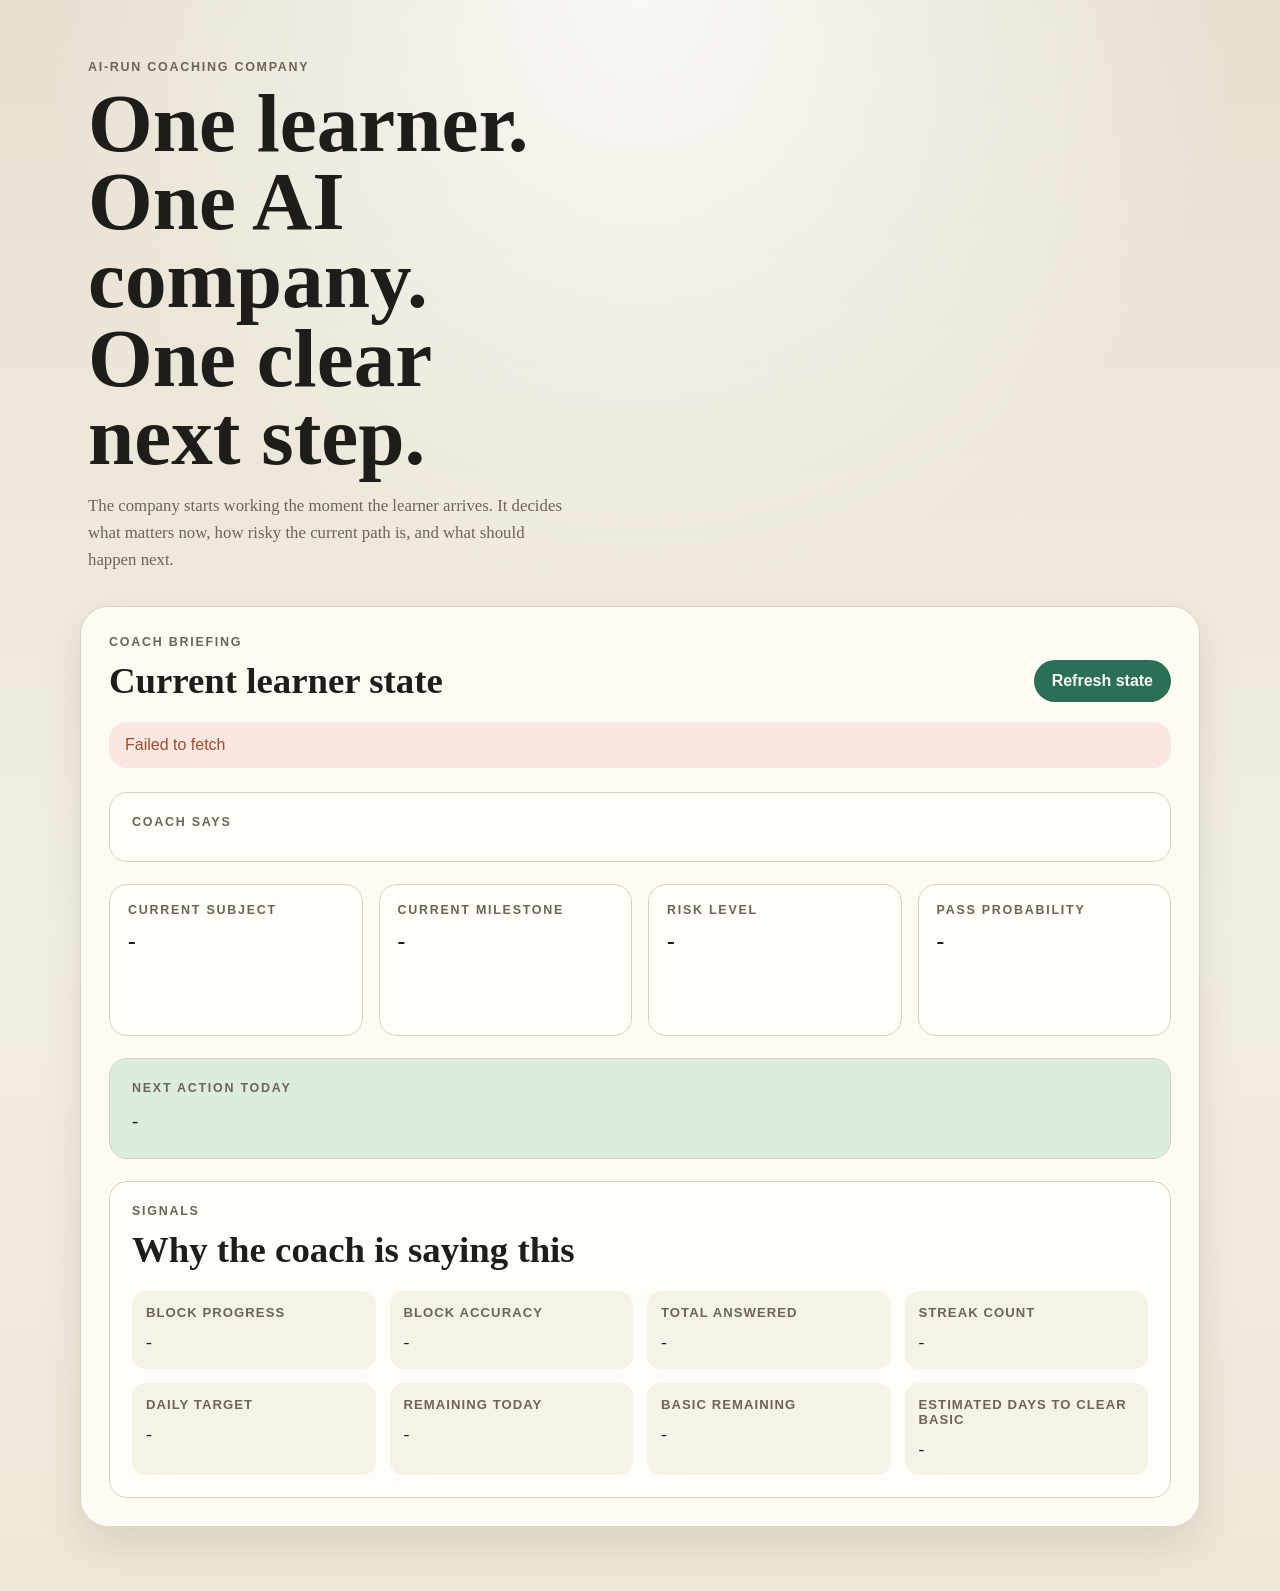
==== index.html @ 8f6bedf1 "Add initial coaching dashboard UI" ====
<!doctype html>
<html lang="en">
  <head>
    <meta charset="UTF-8" />
    <meta name="viewport" content="width=device-width, initial-scale=1.0" />
    <title>Coaching Company</title>
    <link rel="stylesheet" href="./styles.css" />
  </head>
  <body>
    <main class="page-shell">
      <section class="hero">
        <p class="eyebrow">AI-run coaching company</p>
        <h1>One learner. One AI company. One clear next step.</h1>
        <p class="hero-copy">
          The company starts working the moment the learner arrives. It decides what matters now, how risky the current
          path is, and what should happen next.
        </p>
      </section>

      <section class="coach-panel">
        <div class="coach-panel__header">
          <div>
            <p class="panel-label">Coach briefing</p>
            <h2>Current learner state</h2>
          </div>
          <button id="refreshButton" class="refresh-button" type="button">Refresh state</button>
        </div>

        <div id="statusMessage" class="status-message" role="status" aria-live="polite">
          Loading the learner state from `common-ai-api`...
        </div>

        <div id="stateView" class="state-view" hidden>
          <article class="coach-script">
            <p class="coach-script__label">Coach says</p>
            <div id="coachScript" class="coach-script__body"></div>
          </article>

          <div class="state-grid">
            <article class="state-card">
              <p class="state-card__label">Current subject</p>
              <h3 id="currentSubject">-</h3>
            </article>
            <article class="state-card">
              <p class="state-card__label">Current milestone</p>
              <h3 id="currentMilestone">-</h3>
            </article>
            <article class="state-card">
              <p class="state-card__label">Risk level</p>
              <h3 id="riskLevel">-</h3>
            </article>
            <article class="state-card">
              <p class="state-card__label">Pass probability</p>
              <h3 id="passProbability">-</h3>
            </article>
          </div>

          <article class="next-action">
            <p class="next-action__label">Next action today</p>
            <p id="nextActionToday" class="next-action__body">-</p>
          </article>

          <section class="signals">
            <div class="signals__header">
              <p class="panel-label">Signals</p>
              <h3>Why the coach is saying this</h3>
            </div>
            <dl class="signal-list">
              <div class="signal-list__item">
                <dt>Block progress</dt>
                <dd id="blockProgress">-</dd>
              </div>
              <div class="signal-list__item">
                <dt>Block accuracy</dt>
                <dd id="blockAccuracyRate">-</dd>
              </div>
              <div class="signal-list__item">
                <dt>Total answered</dt>
                <dd id="totalAnswered">-</dd>
              </div>
              <div class="signal-list__item">
                <dt>Streak count</dt>
                <dd id="streakCount">-</dd>
              </div>
              <div class="signal-list__item">
                <dt>Daily target</dt>
                <dd id="dailyTargetCorrect">-</dd>
              </div>
              <div class="signal-list__item">
                <dt>Remaining today</dt>
                <dd id="todayRemainingToTarget">-</dd>
              </div>
              <div class="signal-list__item">
                <dt>Basic remaining</dt>
                <dd id="basicRemainingQuestions">-</dd>
              </div>
              <div class="signal-list__item">
                <dt>Estimated days to clear basic</dt>
                <dd id="basicEtaDays">-</dd>
              </div>
            </dl>
          </section>
        </div>
      </section>
    </main>

    <script type="module" src="./app.js"></script>
  </body>
</html>
---- styles.css ----
:root {
  --bg: #f4efe4;
  --paper: #fffdf7;
  --ink: #1f1d1a;
  --muted: #6c6458;
  --line: #d9cfbf;
  --accent: #2b6f57;
  --accent-soft: #dcecdf;
  --warning: #a44c2a;
  --shadow: 0 18px 40px rgba(56, 46, 34, 0.12);
  --radius-lg: 28px;
  --radius-md: 18px;
}

* {
  box-sizing: border-box;
}

body {
  margin: 0;
  min-height: 100vh;
  background:
    radial-gradient(circle at top, rgba(255, 255, 255, 0.8), transparent 35%),
    linear-gradient(180deg, #e7e0d1 0%, var(--bg) 58%, #efe7d8 100%);
  color: var(--ink);
  font-family: Georgia, "Times New Roman", serif;
}

.page-shell {
  width: min(1120px, calc(100% - 32px));
  margin: 0 auto;
  padding: 48px 0 64px;
}

.hero {
  padding: 12px 8px 32px;
}

.eyebrow,
.panel-label,
.coach-script__label,
.state-card__label,
.next-action__label {
  margin: 0 0 10px;
  color: var(--muted);
  font-family: "Helvetica Neue", Arial, sans-serif;
  font-size: 0.78rem;
  font-weight: 700;
  letter-spacing: 0.14em;
  text-transform: uppercase;
}

.hero h1 {
  margin: 0;
  max-width: 11ch;
  font-size: clamp(2.8rem, 7vw, 5.2rem);
  line-height: 0.94;
  font-weight: 700;
}

.hero-copy {
  max-width: 58ch;
  margin: 18px 0 0;
  color: var(--muted);
  font-size: 1.05rem;
  line-height: 1.6;
}

.coach-panel {
  padding: 28px;
  background: rgba(255, 253, 247, 0.88);
  border: 1px solid rgba(217, 207, 191, 0.9);
  border-radius: var(--radius-lg);
  box-shadow: var(--shadow);
  backdrop-filter: blur(6px);
}

.coach-panel__header {
  display: flex;
  justify-content: space-between;
  gap: 16px;
  align-items: end;
}

.coach-panel__header h2,
.signals__header h3 {
  margin: 0;
  font-size: clamp(1.6rem, 3vw, 2.3rem);
}

.refresh-button {
  border: none;
  border-radius: 999px;
  background: var(--accent);
  color: #f7f8f4;
  font: inherit;
  font-family: "Helvetica Neue", Arial, sans-serif;
  font-weight: 700;
  padding: 12px 18px;
  cursor: pointer;
}

.refresh-button:hover {
  filter: brightness(1.05);
}

.status-message {
  margin-top: 20px;
  padding: 14px 16px;
  border-radius: var(--radius-md);
  background: #f7f1e4;
  color: var(--muted);
  font-family: "Helvetica Neue", Arial, sans-serif;
}

.status-message[data-state="error"] {
  background: #f8e8e1;
  color: var(--warning);
}

.state-view {
  margin-top: 24px;
  display: grid;
  gap: 22px;
}

.coach-script,
.next-action,
.signals,
.state-card {
  background: var(--paper);
  border: 1px solid var(--line);
  border-radius: var(--radius-md);
}

.coach-script {
  padding: 22px;
}

.coach-script__body {
  font-size: 1.2rem;
  line-height: 1.75;
}

.state-grid {
  display: grid;
  grid-template-columns: repeat(4, minmax(0, 1fr));
  gap: 16px;
}

.state-card {
  padding: 18px;
  min-height: 152px;
}

.state-card h3 {
  margin: 0;
  font-size: 1.45rem;
  line-height: 1.25;
}

.next-action {
  padding: 22px;
  background: var(--accent-soft);
}

.next-action__body {
  margin: 0;
  font-size: 1.16rem;
  line-height: 1.7;
}

.signals {
  padding: 22px;
}

.signal-list {
  display: grid;
  grid-template-columns: repeat(4, minmax(0, 1fr));
  gap: 14px;
  margin: 20px 0 0;
}

.signal-list__item {
  padding: 14px;
  border-radius: 14px;
  background: #f7f2e8;
}

.signal-list__item dt {
  color: var(--muted);
  font-family: "Helvetica Neue", Arial, sans-serif;
  font-size: 0.82rem;
  font-weight: 700;
  text-transform: uppercase;
  letter-spacing: 0.08em;
}

.signal-list__item dd {
  margin: 10px 0 0;
  font-size: 1.1rem;
  line-height: 1.4;
}

@media (max-width: 960px) {
  .state-grid,
  .signal-list {
    grid-template-columns: repeat(2, minmax(0, 1fr));
  }
}

@media (max-width: 640px) {
  .page-shell {
    width: min(100% - 20px, 100%);
    padding-top: 24px;
  }

  .coach-panel {
    padding: 20px;
  }

  .coach-panel__header {
    align-items: start;
    flex-direction: column;
  }

  .state-grid,
  .signal-list {
    grid-template-columns: 1fr;
  }
}
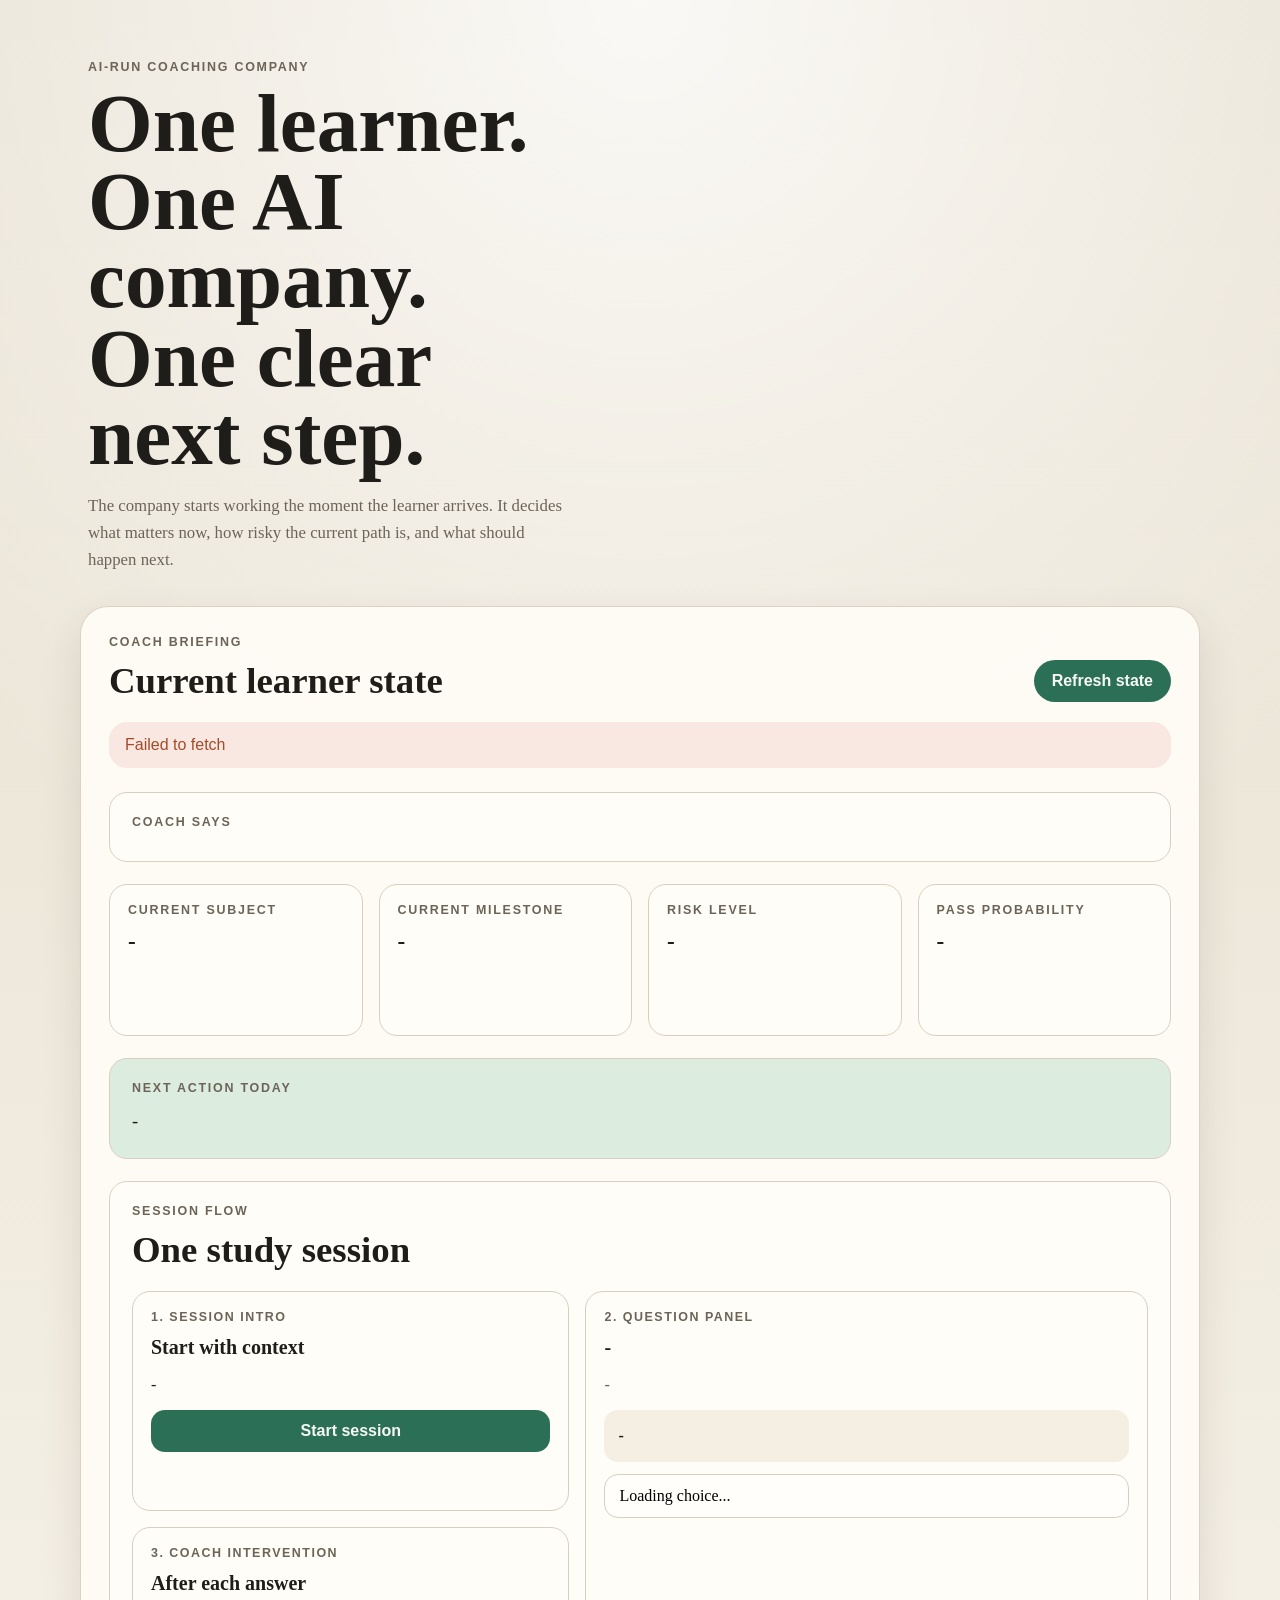
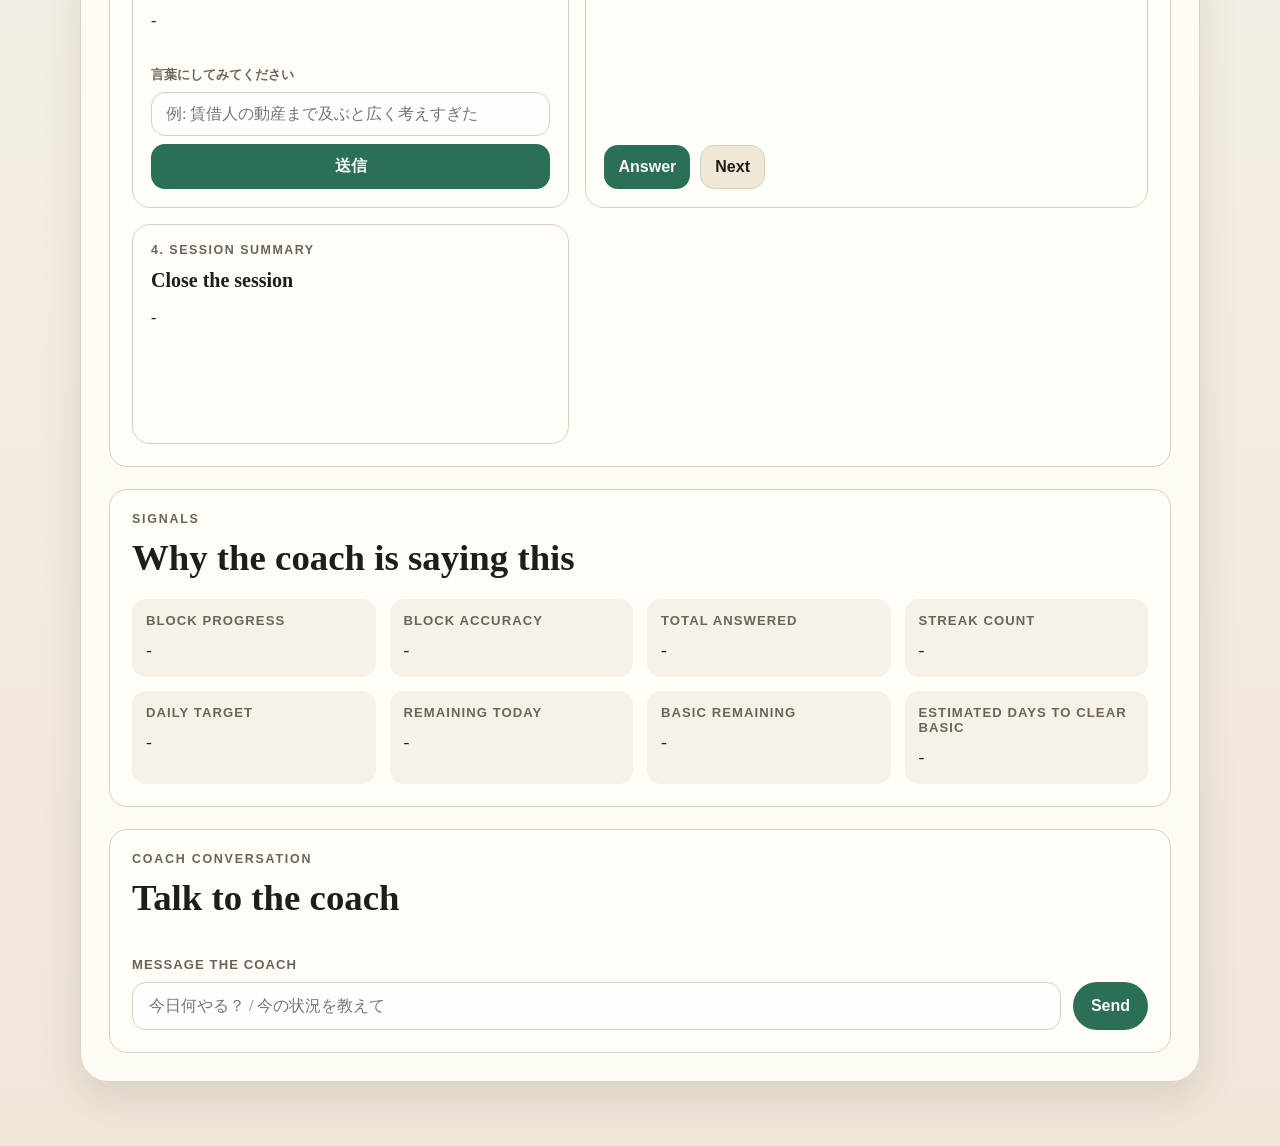
==== commit 6388f84e: "Add company question flow and intervention UX" ====
--- a/index.html
+++ b/index.html
@@ -60,6 +60,67 @@
             <p id="nextActionToday" class="next-action__body">-</p>
           </article>
 
+          <section class="session-flow">
+            <div class="signals__header">
+              <p class="panel-label">Session flow</p>
+              <h3>One study session</h3>
+            </div>
+
+            <div class="session-grid">
+              <article class="session-card">
+                <p class="session-card__label">1. Session intro</p>
+                <h4>Start with context</h4>
+                <p id="sessionIntro" class="session-card__body">-</p>
+                <button class="session-button" type="button">Start session</button>
+              </article>
+
+              <article class="session-card session-card--question">
+                <p class="session-card__label">2. Question panel</p>
+                <h4 id="questionTopic">-</h4>
+                <p id="questionIntro" class="question-intro">-</p>
+                <p id="questionStem" class="question-stem">-</p>
+                <div id="choiceList" class="choice-list" role="group" aria-label="Question choices">
+                  <button class="choice-button" type="button">Loading choice...</button>
+                </div>
+                <div id="answerFeedback" class="answer-feedback" hidden></div>
+                <div class="question-actions">
+                  <button id="answerButton" class="session-button" type="button">Answer</button>
+                  <button id="nextQuestionButton" class="session-button session-button--ghost" type="button">Next</button>
+                </div>
+              </article>
+
+              <article class="session-card">
+                <p class="session-card__label">3. Coach intervention</p>
+                <h4>After each answer</h4>
+                <p id="coachIntervention" class="session-card__body">-</p>
+                <div id="reflectionPanel" class="reflection-panel" hidden>
+                  <div id="reflectionThread" class="reflection-thread" aria-live="polite"></div>
+                  <form id="reflectionForm" class="reflection-form">
+                    <label id="reflectionLabel" class="reflection-form__label" for="reflectionInput">言葉にしてみてください</label>
+                    <input
+                      id="reflectionInput"
+                      name="reflection"
+                      class="reflection-form__input"
+                      type="text"
+                      placeholder="例: 賃借人の動産まで及ぶと広く考えすぎた"
+                      autocomplete="off"
+                    />
+                    <button id="reflectionSubmit" class="session-button" type="submit">送信</button>
+                  </form>
+                  <button id="continueDiscussionButton" class="continue-discussion" type="button" hidden>
+                    ここをもう少し確認する
+                  </button>
+                </div>
+              </article>
+
+              <article class="session-card">
+                <p class="session-card__label">4. Session summary</p>
+                <h4>Close the session</h4>
+                <p id="sessionSummary" class="session-card__body">-</p>
+              </article>
+            </div>
+          </section>
+
           <section class="signals">
             <div class="signals__header">
               <p class="panel-label">Signals</p>
@@ -100,6 +161,28 @@
               </div>
             </dl>
           </section>
+
+          <section class="coach-chat">
+            <div class="signals__header">
+              <p class="panel-label">Coach conversation</p>
+              <h3>Talk to the coach</h3>
+            </div>
+            <div id="chatMessages" class="chat-messages" aria-live="polite"></div>
+            <form id="coachForm" class="coach-form">
+              <label class="coach-form__label" for="coachInput">Message the coach</label>
+              <div class="coach-form__row">
+                <input
+                  id="coachInput"
+                  name="message"
+                  class="coach-form__input"
+                  type="text"
+                  placeholder="今日何やる？ / 今の状況を教えて"
+                  autocomplete="off"
+                />
+                <button id="coachSubmit" class="refresh-button" type="submit">Send</button>
+              </div>
+            </form>
+          </section>
         </div>
       </section>
     </main>
--- a/styles.css
+++ b/styles.css
@@ -127,7 +127,10 @@
 .coach-script,
 .next-action,
 .signals,
-.state-card {
+.state-card,
+.coach-chat,
+.session-card,
+.session-flow {
   background: var(--paper);
   border: 1px solid var(--line);
   border-radius: var(--radius-md);
@@ -172,6 +175,196 @@
 
 .signals {
   padding: 22px;
+}
+
+.coach-chat {
+  padding: 22px;
+}
+
+.session-flow {
+  padding: 22px;
+}
+
+.session-grid {
+  display: grid;
+  grid-template-columns: 1.05fr 1.35fr;
+  gap: 16px;
+  margin-top: 20px;
+}
+
+.session-card {
+  padding: 18px;
+  min-height: 220px;
+  display: flex;
+  flex-direction: column;
+  gap: 12px;
+}
+
+.session-card--question {
+  grid-row: span 2;
+}
+
+.session-card__label {
+  margin: 0;
+  color: var(--muted);
+  font-family: "Helvetica Neue", Arial, sans-serif;
+  font-size: 0.78rem;
+  font-weight: 700;
+  letter-spacing: 0.12em;
+  text-transform: uppercase;
+}
+
+.session-card h4 {
+  margin: 0;
+  font-size: 1.25rem;
+}
+
+.session-card__body,
+.question-stem {
+  margin: 0;
+  color: var(--ink);
+  line-height: 1.7;
+}
+
+.question-intro {
+  margin: 0;
+  color: var(--muted);
+  line-height: 1.7;
+}
+
+.question-stem {
+  padding: 12px 14px;
+  border-radius: 14px;
+  background: #f5efe3;
+  font-weight: 600;
+}
+
+.choice-list {
+  display: grid;
+  gap: 10px;
+}
+
+.choice-button,
+.session-button {
+  border: 1px solid var(--line);
+  background: #fffefb;
+  border-radius: 14px;
+  padding: 12px 14px;
+  font: inherit;
+  text-align: left;
+  cursor: pointer;
+}
+
+.choice-button:hover,
+.session-button:hover {
+  border-color: var(--accent);
+}
+
+.question-actions {
+  display: flex;
+  gap: 10px;
+  margin-top: auto;
+}
+
+.choice-button[data-selected="true"] {
+  border-color: var(--accent);
+  background: #e6f1ea;
+}
+
+.answer-feedback {
+  padding: 14px 16px;
+  border-radius: 14px;
+  background: #f5efe3;
+  line-height: 1.7;
+}
+
+.answer-feedback[data-result="correct"] {
+  background: #e7f3eb;
+}
+
+.answer-feedback[data-result="incorrect"] {
+  background: #f7e7e3;
+}
+
+.reflection-panel {
+  display: grid;
+  gap: 12px;
+  padding-top: 8px;
+}
+
+.reflection-thread {
+  display: grid;
+  gap: 8px;
+}
+
+.reflection-bubble {
+  padding: 12px 14px;
+  border-radius: 14px;
+  line-height: 1.7;
+  background: #f5efe3;
+}
+
+.reflection-bubble[data-role="user"] {
+  background: #efe7d8;
+}
+
+.reflection-bubble[data-role="coach"] {
+  background: #e7f3eb;
+}
+
+.reflection-form {
+  display: grid;
+  gap: 8px;
+}
+
+.reflection-form__label {
+  color: var(--muted);
+  font-family: "Helvetica Neue", Arial, sans-serif;
+  font-size: 0.82rem;
+  font-weight: 700;
+}
+
+.reflection-form__input {
+  width: 100%;
+  border: 1px solid var(--line);
+  border-radius: 14px;
+  padding: 12px 14px;
+  font: inherit;
+  background: #fffefb;
+}
+
+.reflection-form__input:disabled {
+  background: #f3efe6;
+  color: var(--muted);
+}
+
+.continue-discussion {
+  align-self: start;
+  border: none;
+  background: transparent;
+  color: var(--accent);
+  font: inherit;
+  font-family: "Helvetica Neue", Arial, sans-serif;
+  font-weight: 700;
+  padding: 0;
+  cursor: pointer;
+  text-decoration: underline;
+  text-underline-offset: 3px;
+}
+
+.session-button {
+  background: var(--accent);
+  border: none;
+  color: #f7f8f4;
+  font-family: "Helvetica Neue", Arial, sans-serif;
+  font-weight: 700;
+  text-align: center;
+}
+
+.session-button--ghost {
+  background: #efe7d8;
+  color: var(--ink);
+  border: 1px solid var(--line);
 }
 
 .signal-list {
@@ -202,11 +395,76 @@
   line-height: 1.4;
 }
 
+.chat-messages {
+  display: grid;
+  gap: 12px;
+  margin-top: 20px;
+}
+
+.chat-message {
+  padding: 14px 16px;
+  border-radius: 16px;
+  max-width: min(100%, 68ch);
+  line-height: 1.6;
+}
+
+.chat-message[data-role="user"] {
+  margin-left: auto;
+  background: #efe6d6;
+}
+
+.chat-message[data-role="coach"] {
+  background: #edf4ef;
+}
+
+.coach-form {
+  margin-top: 18px;
+}
+
+.coach-form__label {
+  display: block;
+  margin-bottom: 10px;
+  color: var(--muted);
+  font-family: "Helvetica Neue", Arial, sans-serif;
+  font-size: 0.82rem;
+  font-weight: 700;
+  letter-spacing: 0.08em;
+  text-transform: uppercase;
+}
+
+.coach-form__row {
+  display: grid;
+  grid-template-columns: 1fr auto;
+  gap: 12px;
+}
+
+.coach-form__input {
+  width: 100%;
+  border: 1px solid var(--line);
+  border-radius: 14px;
+  padding: 14px 16px;
+  font: inherit;
+  background: #fffefb;
+}
+
+.coach-form__input:focus {
+  outline: 2px solid rgba(43, 111, 87, 0.18);
+  border-color: var(--accent);
+}
+
 @media (max-width: 960px) {
   .state-grid,
   .signal-list {
     grid-template-columns: repeat(2, minmax(0, 1fr));
   }
+
+  .session-grid {
+    grid-template-columns: 1fr;
+  }
+
+  .session-card--question {
+    grid-row: auto;
+  }
 }
 
 @media (max-width: 640px) {
@@ -228,4 +486,8 @@
   .signal-list {
     grid-template-columns: 1fr;
   }
-}
+
+  .coach-form__row {
+    grid-template-columns: 1fr;
+  }
+}
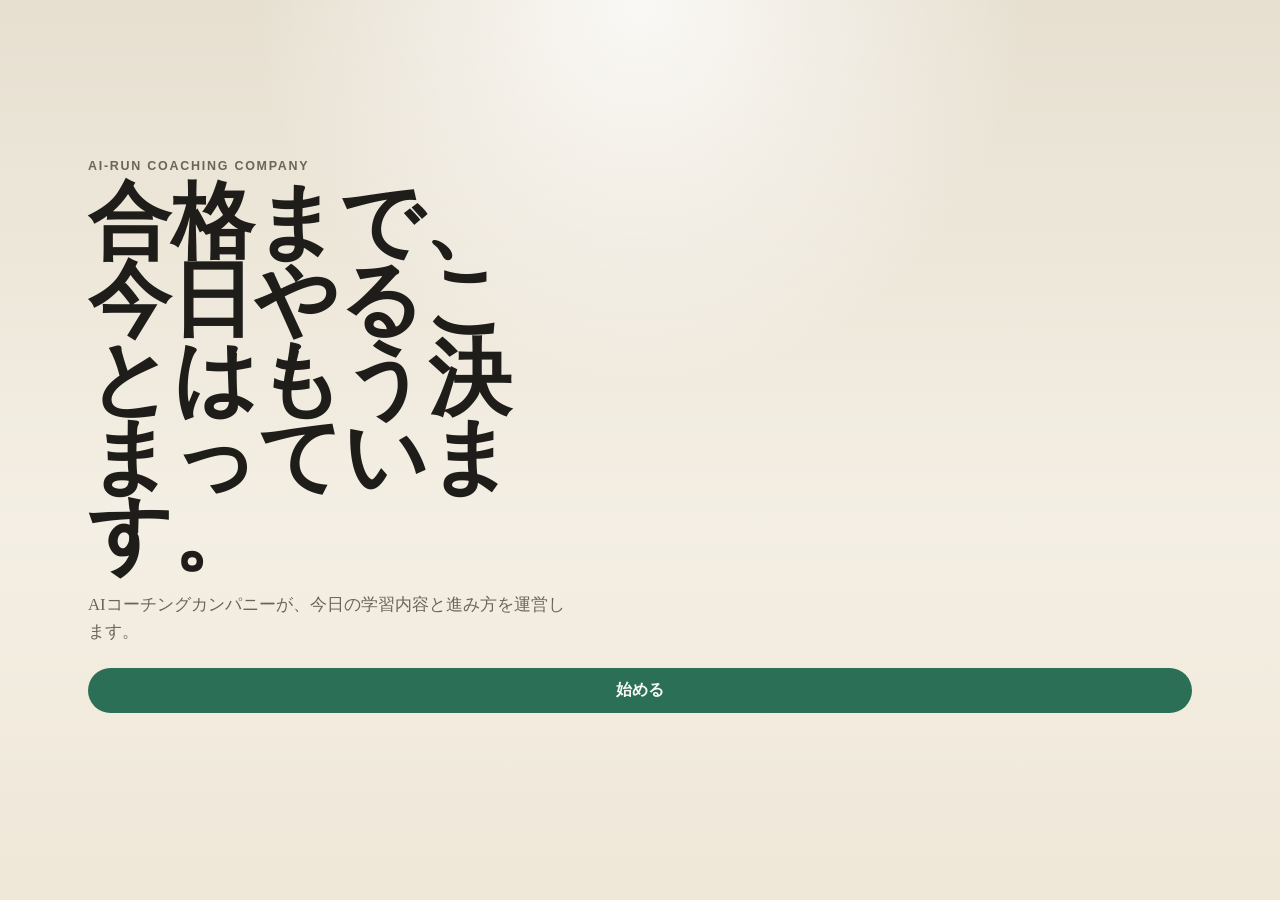
==== commit ae3a66b5: "Split coaching flow into slide-style pages" ====
--- a/index.html
+++ b/index.html
@@ -1,5 +1,5 @@
 <!doctype html>
-<html lang="en">
+<html lang="ja">
   <head>
     <meta charset="UTF-8" />
     <meta name="viewport" content="width=device-width, initial-scale=1.0" />
@@ -7,186 +7,13 @@
     <link rel="stylesheet" href="./styles.css" />
   </head>
   <body>
-    <main class="page-shell">
-      <section class="hero">
+    <main class="page-shell page-shell--slide">
+      <section class="hero hero--slide">
         <p class="eyebrow">AI-run coaching company</p>
-        <h1>One learner. One AI company. One clear next step.</h1>
-        <p class="hero-copy">
-          The company starts working the moment the learner arrives. It decides what matters now, how risky the current
-          path is, and what should happen next.
-        </p>
-      </section>
-
-      <section class="coach-panel">
-        <div class="coach-panel__header">
-          <div>
-            <p class="panel-label">Coach briefing</p>
-            <h2>Current learner state</h2>
-          </div>
-          <button id="refreshButton" class="refresh-button" type="button">Refresh state</button>
-        </div>
-
-        <div id="statusMessage" class="status-message" role="status" aria-live="polite">
-          Loading the learner state from `common-ai-api`...
-        </div>
-
-        <div id="stateView" class="state-view" hidden>
-          <article class="coach-script">
-            <p class="coach-script__label">Coach says</p>
-            <div id="coachScript" class="coach-script__body"></div>
-          </article>
-
-          <div class="state-grid">
-            <article class="state-card">
-              <p class="state-card__label">Current subject</p>
-              <h3 id="currentSubject">-</h3>
-            </article>
-            <article class="state-card">
-              <p class="state-card__label">Current milestone</p>
-              <h3 id="currentMilestone">-</h3>
-            </article>
-            <article class="state-card">
-              <p class="state-card__label">Risk level</p>
-              <h3 id="riskLevel">-</h3>
-            </article>
-            <article class="state-card">
-              <p class="state-card__label">Pass probability</p>
-              <h3 id="passProbability">-</h3>
-            </article>
-          </div>
-
-          <article class="next-action">
-            <p class="next-action__label">Next action today</p>
-            <p id="nextActionToday" class="next-action__body">-</p>
-          </article>
-
-          <section class="session-flow">
-            <div class="signals__header">
-              <p class="panel-label">Session flow</p>
-              <h3>One study session</h3>
-            </div>
-
-            <div class="session-grid">
-              <article class="session-card">
-                <p class="session-card__label">1. Session intro</p>
-                <h4>Start with context</h4>
-                <p id="sessionIntro" class="session-card__body">-</p>
-                <button class="session-button" type="button">Start session</button>
-              </article>
-
-              <article class="session-card session-card--question">
-                <p class="session-card__label">2. Question panel</p>
-                <h4 id="questionTopic">-</h4>
-                <p id="questionIntro" class="question-intro">-</p>
-                <p id="questionStem" class="question-stem">-</p>
-                <div id="choiceList" class="choice-list" role="group" aria-label="Question choices">
-                  <button class="choice-button" type="button">Loading choice...</button>
-                </div>
-                <div id="answerFeedback" class="answer-feedback" hidden></div>
-                <div class="question-actions">
-                  <button id="answerButton" class="session-button" type="button">Answer</button>
-                  <button id="nextQuestionButton" class="session-button session-button--ghost" type="button">Next</button>
-                </div>
-              </article>
-
-              <article class="session-card">
-                <p class="session-card__label">3. Coach intervention</p>
-                <h4>After each answer</h4>
-                <p id="coachIntervention" class="session-card__body">-</p>
-                <div id="reflectionPanel" class="reflection-panel" hidden>
-                  <div id="reflectionThread" class="reflection-thread" aria-live="polite"></div>
-                  <form id="reflectionForm" class="reflection-form">
-                    <label id="reflectionLabel" class="reflection-form__label" for="reflectionInput">言葉にしてみてください</label>
-                    <input
-                      id="reflectionInput"
-                      name="reflection"
-                      class="reflection-form__input"
-                      type="text"
-                      placeholder="例: 賃借人の動産まで及ぶと広く考えすぎた"
-                      autocomplete="off"
-                    />
-                    <button id="reflectionSubmit" class="session-button" type="submit">送信</button>
-                  </form>
-                  <button id="continueDiscussionButton" class="continue-discussion" type="button" hidden>
-                    ここをもう少し確認する
-                  </button>
-                </div>
-              </article>
-
-              <article class="session-card">
-                <p class="session-card__label">4. Session summary</p>
-                <h4>Close the session</h4>
-                <p id="sessionSummary" class="session-card__body">-</p>
-              </article>
-            </div>
-          </section>
-
-          <section class="signals">
-            <div class="signals__header">
-              <p class="panel-label">Signals</p>
-              <h3>Why the coach is saying this</h3>
-            </div>
-            <dl class="signal-list">
-              <div class="signal-list__item">
-                <dt>Block progress</dt>
-                <dd id="blockProgress">-</dd>
-              </div>
-              <div class="signal-list__item">
-                <dt>Block accuracy</dt>
-                <dd id="blockAccuracyRate">-</dd>
-              </div>
-              <div class="signal-list__item">
-                <dt>Total answered</dt>
-                <dd id="totalAnswered">-</dd>
-              </div>
-              <div class="signal-list__item">
-                <dt>Streak count</dt>
-                <dd id="streakCount">-</dd>
-              </div>
-              <div class="signal-list__item">
-                <dt>Daily target</dt>
-                <dd id="dailyTargetCorrect">-</dd>
-              </div>
-              <div class="signal-list__item">
-                <dt>Remaining today</dt>
-                <dd id="todayRemainingToTarget">-</dd>
-              </div>
-              <div class="signal-list__item">
-                <dt>Basic remaining</dt>
-                <dd id="basicRemainingQuestions">-</dd>
-              </div>
-              <div class="signal-list__item">
-                <dt>Estimated days to clear basic</dt>
-                <dd id="basicEtaDays">-</dd>
-              </div>
-            </dl>
-          </section>
-
-          <section class="coach-chat">
-            <div class="signals__header">
-              <p class="panel-label">Coach conversation</p>
-              <h3>Talk to the coach</h3>
-            </div>
-            <div id="chatMessages" class="chat-messages" aria-live="polite"></div>
-            <form id="coachForm" class="coach-form">
-              <label class="coach-form__label" for="coachInput">Message the coach</label>
-              <div class="coach-form__row">
-                <input
-                  id="coachInput"
-                  name="message"
-                  class="coach-form__input"
-                  type="text"
-                  placeholder="今日何やる？ / 今の状況を教えて"
-                  autocomplete="off"
-                />
-                <button id="coachSubmit" class="refresh-button" type="submit">Send</button>
-              </div>
-            </form>
-          </section>
-        </div>
+        <h1>合格まで、今日やることはもう決まっています。</h1>
+        <p class="hero-copy">AIコーチングカンパニーが、今日の学習内容と進み方を運営します。</p>
+        <a class="refresh-button hero-button slide-link" href="./start.html">始める</a>
       </section>
     </main>
-
-    <script type="module" src="./app.js"></script>
   </body>
 </html>
--- a/styles.css
+++ b/styles.css
@@ -29,11 +29,47 @@
 .page-shell {
   width: min(1120px, calc(100% - 32px));
   margin: 0 auto;
-  padding: 48px 0 64px;
+  padding: 24px 0 32px;
+  min-height: 100vh;
+}
+
+.page-shell--slide {
+  display: grid;
+  align-items: center;
+}
+
+.slide-card {
+  width: min(760px, 100%);
+  min-height: min(76vh, 760px);
+  margin: 0 auto;
+  padding: 28px;
+  display: flex;
+  flex-direction: column;
+  justify-content: center;
+  gap: 16px;
+  background: var(--paper);
+  border: 1px solid var(--line);
+  border-radius: var(--radius-md);
+}
+
+.slide-title {
+  margin: 0;
+  font-size: clamp(1.5rem, 3vw, 2.1rem);
+}
+
+.slide-link {
+  text-decoration: none;
+  display: inline-flex;
+  align-items: center;
+  justify-content: center;
 }
 
 .hero {
+  min-height: calc(100vh - 56px);
   padding: 12px 8px 32px;
+  display: flex;
+  flex-direction: column;
+  justify-content: center;
 }
 
 .eyebrow,
@@ -66,13 +102,17 @@
   line-height: 1.6;
 }
 
+.hero-button {
+  margin-top: 22px;
+}
+
 .coach-panel {
-  padding: 28px;
-  background: rgba(255, 253, 247, 0.88);
-  border: 1px solid rgba(217, 207, 191, 0.9);
-  border-radius: var(--radius-lg);
-  box-shadow: var(--shadow);
-  backdrop-filter: blur(6px);
+  padding: 0;
+  background: transparent;
+  border: none;
+  border-radius: 0;
+  box-shadow: none;
+  backdrop-filter: none;
 }
 
 .coach-panel__header {
@@ -119,9 +159,25 @@
 }
 
 .state-view {
-  margin-top: 24px;
-  display: grid;
-  gap: 22px;
+  margin-top: 0;
+  display: grid;
+  gap: 18px;
+  justify-items: center;
+  min-height: calc(100vh - 56px);
+  align-content: center;
+}
+
+.stage-actions {
+  display: flex;
+  gap: 12px;
+  flex-wrap: wrap;
+}
+
+.overview-panel {
+  display: grid;
+  gap: 18px;
+  min-height: min(76vh, 760px);
+  align-content: center;
 }
 
 .coach-script,
@@ -136,8 +192,20 @@
   border-radius: var(--radius-md);
 }
 
+.coach-script,
+.overview-panel,
+.session-flow,
+.signals,
+.coach-chat {
+  width: min(760px, 100%);
+}
+
 .coach-script {
-  padding: 22px;
+  min-height: min(76vh, 760px);
+  padding: 28px;
+  display: flex;
+  flex-direction: column;
+  justify-content: center;
 }
 
 .coach-script__body {
@@ -173,35 +241,69 @@
   line-height: 1.7;
 }
 
+.support-actions {
+  display: flex;
+  gap: 16px;
+  align-items: center;
+  width: min(760px, 100%);
+  justify-content: center;
+}
+
+.support-link {
+  border: none;
+  background: transparent;
+  color: var(--accent);
+  font: inherit;
+  font-family: "Helvetica Neue", Arial, sans-serif;
+  font-weight: 700;
+  padding: 0;
+  cursor: pointer;
+  text-decoration: underline;
+  text-underline-offset: 3px;
+}
+
 .signals {
-  padding: 22px;
+  min-height: min(76vh, 760px);
+  padding: 28px;
 }
 
 .coach-chat {
-  padding: 22px;
+  min-height: min(76vh, 760px);
+  padding: 28px;
 }
 
 .session-flow {
-  padding: 22px;
-}
-
-.session-grid {
-  display: grid;
-  grid-template-columns: 1.05fr 1.35fr;
-  gap: 16px;
-  margin-top: 20px;
+  width: min(760px, 100%);
+  min-height: min(76vh, 760px);
+  padding: 0;
+  background: transparent;
+  border: none;
+  display: grid;
+  align-items: center;
+}
+
+.session-flow > .signals__header {
+  display: none;
+}
+
+.session-stage-deck {
+  display: grid;
+  grid-template-columns: 1fr;
+  width: 100%;
 }
 
 .session-card {
-  padding: 18px;
-  min-height: 220px;
+  width: 100%;
+  min-height: min(76vh, 760px);
+  padding: 28px;
   display: flex;
   flex-direction: column;
   gap: 12px;
-}
-
-.session-card--question {
-  grid-row: span 2;
+  justify-content: center;
+}
+
+.session-card[hidden] {
+  display: none !important;
 }
 
 .session-card__label {
@@ -490,4 +592,8 @@
   .coach-form__row {
     grid-template-columns: 1fr;
   }
-}
+
+  .stage-actions {
+    flex-direction: column;
+  }
+}
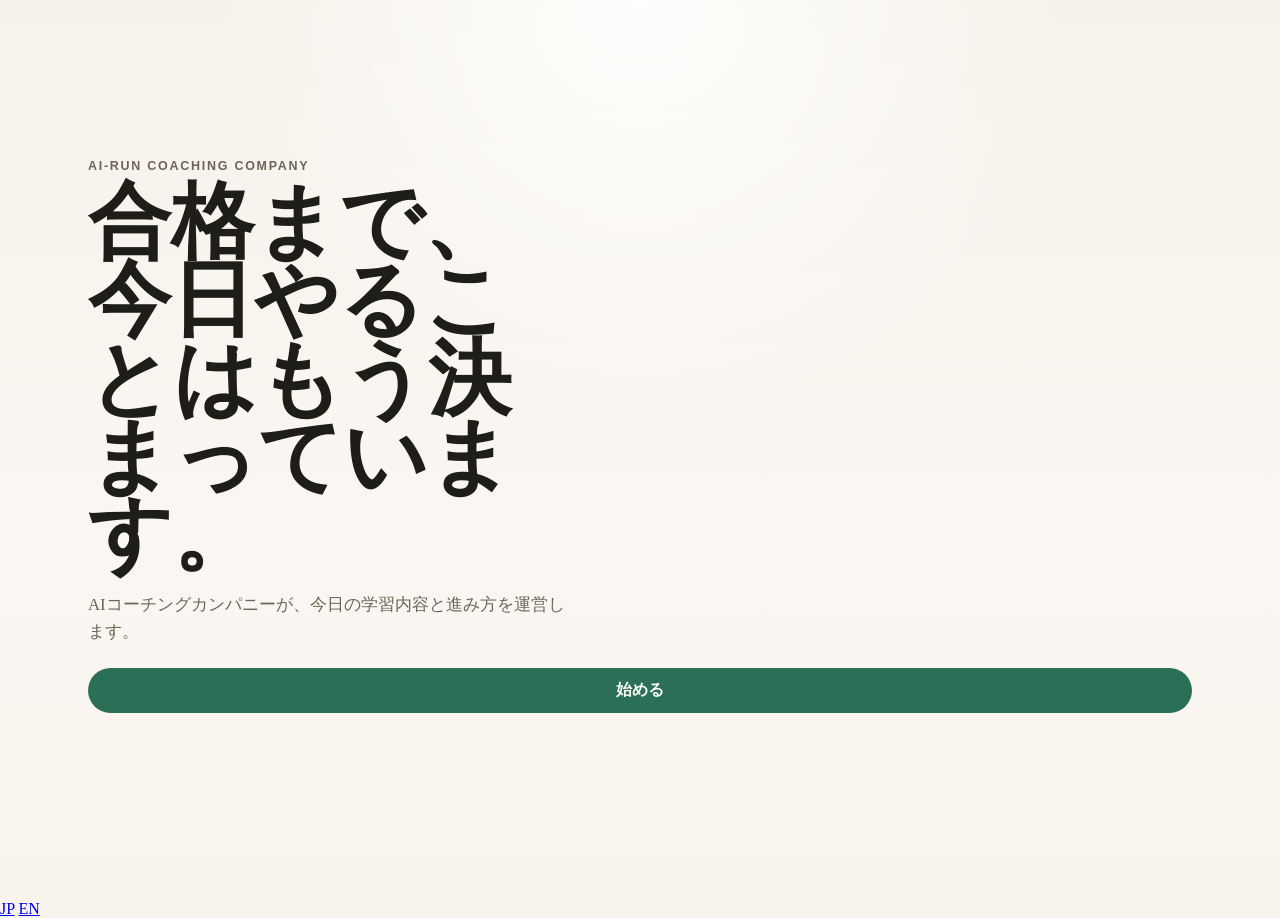
==== commit b6d786bf: "Polish multilingual coaching session flow" ====
--- a/index.html
+++ b/index.html
@@ -10,10 +10,19 @@
     <main class="page-shell page-shell--slide">
       <section class="hero hero--slide">
         <p class="eyebrow">AI-run coaching company</p>
-        <h1>合格まで、今日やることはもう決まっています。</h1>
-        <p class="hero-copy">AIコーチングカンパニーが、今日の学習内容と進み方を運営します。</p>
-        <a class="refresh-button hero-button slide-link" href="./start.html">始める</a>
+        <h1 id="topTitle">合格まで、今日やることはもう決まっています。</h1>
+        <p id="topCopy" class="hero-copy">AIコーチングカンパニーが、今日の学習内容と進み方を運営します。</p>
+        <a id="startLink" class="refresh-button hero-button slide-link" href="./start.html">始める</a>
       </section>
     </main>
+    <script type="module">
+      import { mountLanguageToggle, t, withLang } from "./session.js";
+      mountLanguageToggle();
+      document.documentElement.lang = new URLSearchParams(window.location.search).get("lang") || "ja";
+      document.getElementById("topTitle").textContent = t("topTitle");
+      document.getElementById("topCopy").textContent = t("topCopy");
+      document.getElementById("startLink").textContent = t("startButton");
+      document.getElementById("startLink").href = withLang("./start.html");
+    </script>
   </body>
 </html>
--- a/styles.css
+++ b/styles.css
@@ -1,6 +1,6 @@
 :root {
-  --bg: #f4efe4;
-  --paper: #fffdf7;
+  --bg: #faf7f2;
+  --paper: #fffefa;
   --ink: #1f1d1a;
   --muted: #6c6458;
   --line: #d9cfbf;
@@ -16,12 +16,16 @@
   box-sizing: border-box;
 }
 
+[hidden] {
+  display: none !important;
+}
+
 body {
   margin: 0;
   min-height: 100vh;
   background:
-    radial-gradient(circle at top, rgba(255, 255, 255, 0.8), transparent 35%),
-    linear-gradient(180deg, #e7e0d1 0%, var(--bg) 58%, #efe7d8 100%);
+    radial-gradient(circle at top, rgba(255, 255, 255, 0.84), transparent 38%),
+    linear-gradient(180deg, #f6f2ea 0%, var(--bg) 58%, #f8f4ed 100%);
   color: var(--ink);
   font-family: Georgia, "Times New Roman", serif;
 }
@@ -47,9 +51,11 @@
   flex-direction: column;
   justify-content: center;
   gap: 16px;
-  background: var(--paper);
-  border: 1px solid var(--line);
-  border-radius: var(--radius-md);
+  background: transparent;
+  border: none;
+  border-radius: 0;
+  box-shadow: none;
+  animation: riseIn 460ms ease both;
 }
 
 .slide-title {
@@ -100,10 +106,12 @@
   color: var(--muted);
   font-size: 1.05rem;
   line-height: 1.6;
+  animation: riseIn 560ms ease both;
 }
 
 .hero-button {
   margin-top: 22px;
+  animation: riseIn 680ms ease both;
 }
 
 .coach-panel {
@@ -341,6 +349,46 @@
   font-weight: 600;
 }
 
+.question-recall {
+  display: grid;
+  gap: 8px;
+  padding: 14px 16px;
+  border-radius: 14px;
+  background: #f5efe3;
+}
+
+.question-recall__label {
+  margin: 0;
+  color: var(--muted);
+  font-family: "Helvetica Neue", Arial, sans-serif;
+  font-size: 0.78rem;
+  font-weight: 700;
+  letter-spacing: 0.08em;
+  text-transform: uppercase;
+}
+
+.question-recall__stem,
+.question-recall__choice {
+  margin: 0;
+  line-height: 1.7;
+}
+
+.question-recall__choice {
+  font-weight: 600;
+}
+
+@keyframes riseIn {
+  from {
+    opacity: 0;
+    transform: translateY(10px);
+  }
+
+  to {
+    opacity: 1;
+    transform: translateY(0);
+  }
+}
+
 .choice-list {
   display: grid;
   gap: 10px;
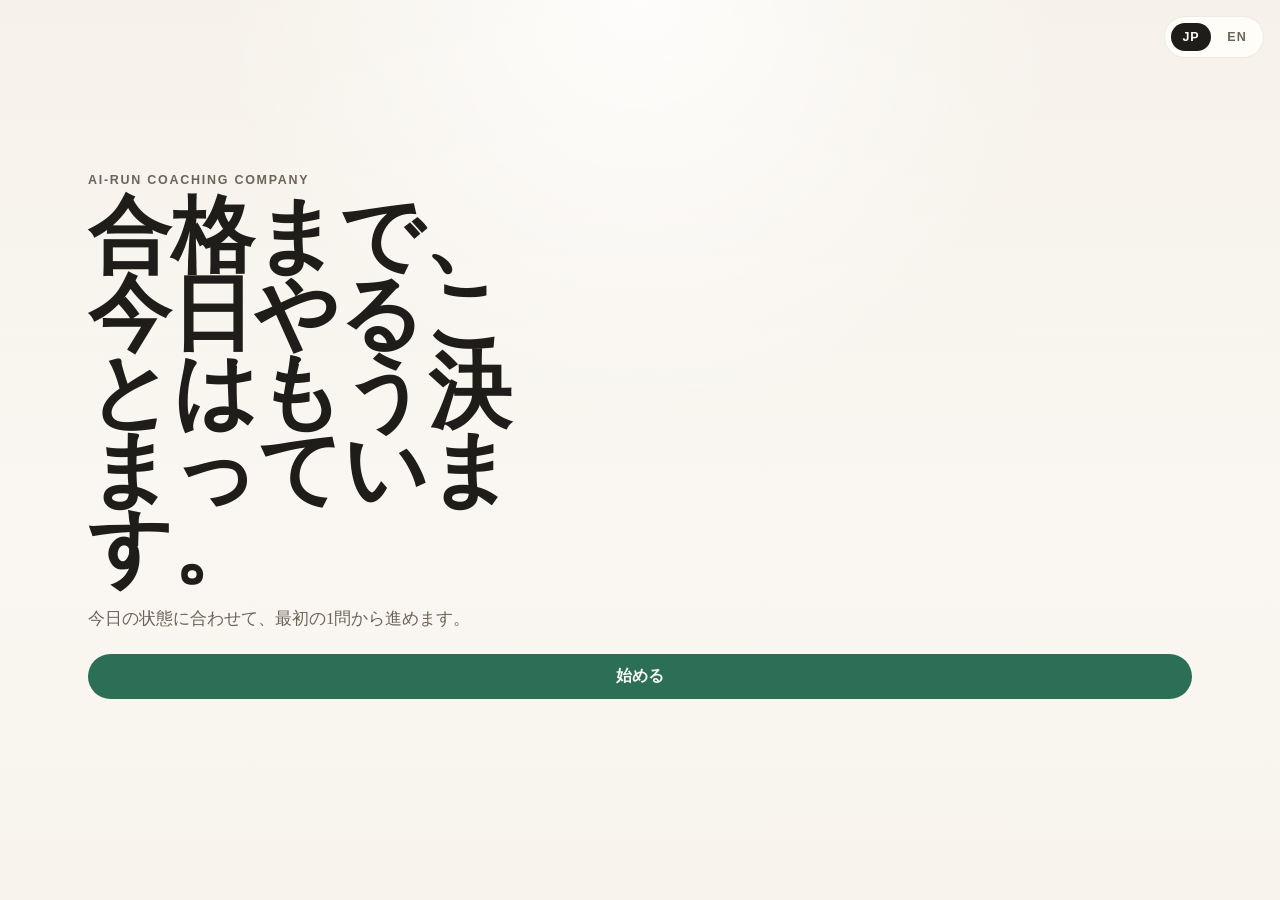
==== commit 223e4165: "Refine landing page copy" ====
--- a/index.html
+++ b/index.html
@@ -11,7 +11,7 @@
       <section class="hero hero--slide">
         <p class="eyebrow">AI-run coaching company</p>
         <h1 id="topTitle">合格まで、今日やることはもう決まっています。</h1>
-        <p id="topCopy" class="hero-copy">AIコーチングカンパニーが、今日の学習内容と進み方を運営します。</p>
+        <p id="topCopy" class="hero-copy">今日の状態に合わせて、最初の1問から進めます。</p>
         <a id="startLink" class="refresh-button hero-button slide-link" href="./start.html">始める</a>
       </section>
     </main>
--- a/styles.css
+++ b/styles.css
@@ -35,6 +35,38 @@
   margin: 0 auto;
   padding: 24px 0 32px;
   min-height: 100vh;
+}
+
+.lang-toggle {
+  position: fixed;
+  top: 16px;
+  right: 16px;
+  z-index: 30;
+  display: inline-flex;
+  gap: 6px;
+  padding: 6px;
+  border: 1px solid rgba(108, 100, 88, 0.12);
+  border-radius: 999px;
+  background: rgba(255, 254, 250, 0.88);
+  backdrop-filter: blur(10px);
+}
+
+.lang-toggle__link {
+  min-width: 40px;
+  padding: 7px 10px;
+  border-radius: 999px;
+  color: var(--muted);
+  text-decoration: none;
+  text-align: center;
+  font-family: "Helvetica Neue", Arial, sans-serif;
+  font-size: 0.78rem;
+  font-weight: 700;
+  letter-spacing: 0.08em;
+}
+
+.lang-toggle__link.is-active {
+  background: var(--ink);
+  color: #fffdfa;
 }
 
 .page-shell--slide {
@@ -58,6 +90,35 @@
   animation: riseIn 460ms ease both;
 }
 
+.slide-scroll {
+  min-height: 0;
+  overflow-y: auto;
+  padding-right: 6px;
+}
+
+.slide-scroll--question {
+  flex: 1 1 auto;
+  display: grid;
+  align-content: start;
+  gap: 16px;
+}
+
+.slide-scroll--intervention {
+  flex: 1 1 auto;
+  display: grid;
+  align-content: start;
+  gap: 14px;
+}
+
+.slide-scroll::-webkit-scrollbar {
+  width: 8px;
+}
+
+.slide-scroll::-webkit-scrollbar-thumb {
+  background: rgba(108, 100, 88, 0.22);
+  border-radius: 999px;
+}
+
 .slide-title {
   margin: 0;
   font-size: clamp(1.5rem, 3vw, 2.1rem);
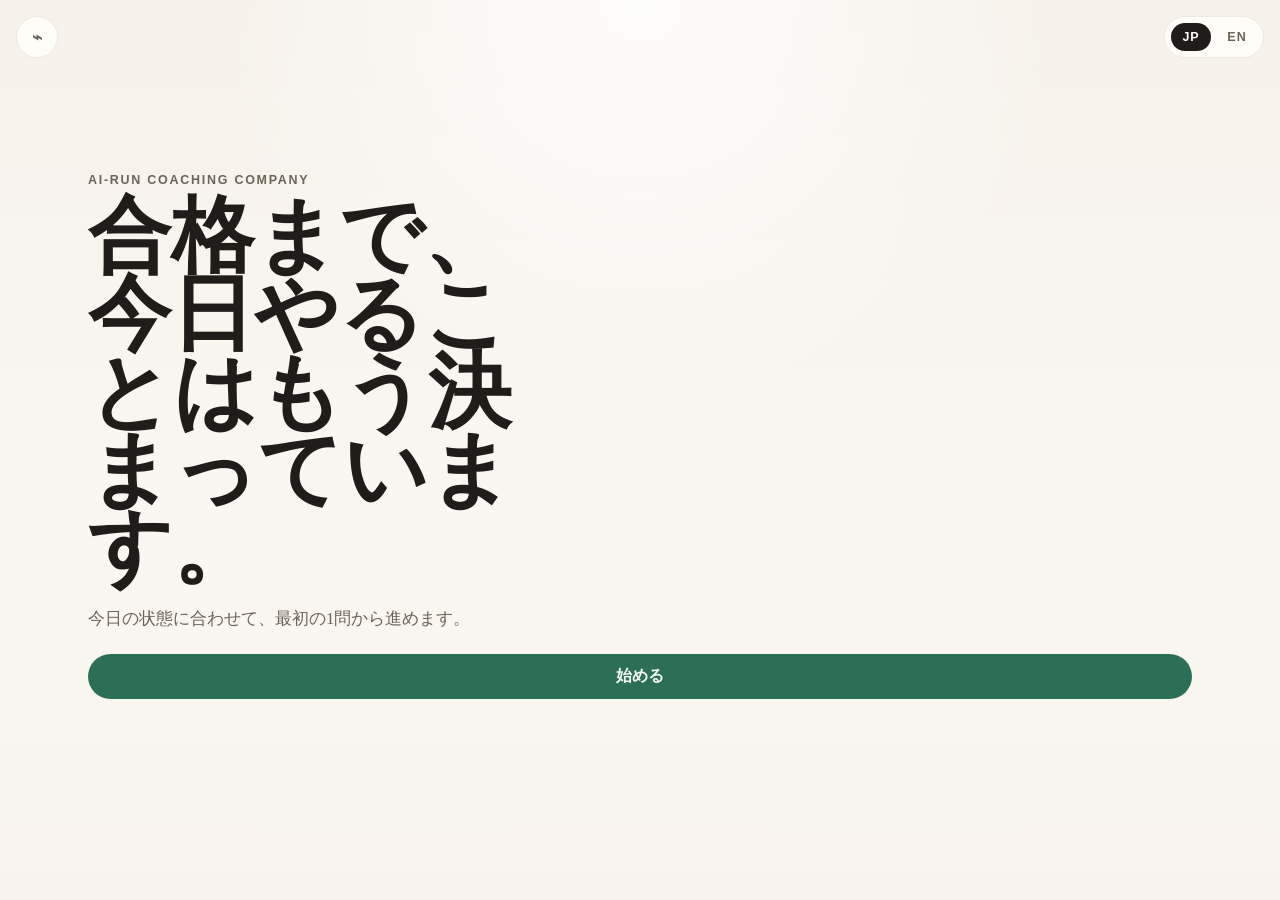
==== commit b104fbae: "Add company view screen" ====
--- a/index.html
+++ b/index.html
@@ -9,6 +9,7 @@
   <body>
     <main class="page-shell page-shell--slide">
       <section class="hero hero--slide">
+        <a id="adminLink" class="admin-link" href="./company-view.html" aria-label="Admin">⌁</a>
         <p class="eyebrow">AI-run coaching company</p>
         <h1 id="topTitle">合格まで、今日やることはもう決まっています。</h1>
         <p id="topCopy" class="hero-copy">今日の状態に合わせて、最初の1問から進めます。</p>
@@ -23,6 +24,9 @@
       document.getElementById("topCopy").textContent = t("topCopy");
       document.getElementById("startLink").textContent = t("startButton");
       document.getElementById("startLink").href = withLang("./start.html");
+      document.getElementById("adminLink").href = withLang("./company-view.html");
+      document.getElementById("adminLink").title = t("adminEntry");
+      document.getElementById("adminLink").setAttribute("aria-label", t("adminEntry"));
     </script>
   </body>
 </html>
--- a/styles.css
+++ b/styles.css
@@ -49,6 +49,32 @@
   border-radius: 999px;
   background: rgba(255, 254, 250, 0.88);
   backdrop-filter: blur(10px);
+}
+
+.admin-link {
+  position: fixed;
+  top: 16px;
+  left: 16px;
+  z-index: 30;
+  width: 42px;
+  height: 42px;
+  display: inline-flex;
+  align-items: center;
+  justify-content: center;
+  border: 1px solid rgba(108, 100, 88, 0.12);
+  border-radius: 999px;
+  background: rgba(255, 254, 250, 0.88);
+  backdrop-filter: blur(10px);
+  color: var(--muted);
+  text-decoration: none;
+  font-family: "Helvetica Neue", Arial, sans-serif;
+  font-size: 1.05rem;
+  font-weight: 700;
+}
+
+.admin-link:hover {
+  color: var(--ink);
+  border-color: rgba(108, 100, 88, 0.24);
 }
 
 .lang-toggle__link {
@@ -706,3 +732,76 @@
     flex-direction: column;
   }
 }
+
+.company-view {
+  width: min(860px, 100%);
+  min-height: min(82vh, 820px);
+  display: grid;
+  gap: 18px;
+  align-content: start;
+}
+
+.company-view__intro {
+  margin: 0;
+  color: var(--muted);
+  line-height: 1.8;
+  max-width: 60ch;
+}
+
+.company-view__grid {
+  display: grid;
+  grid-template-columns: repeat(2, minmax(0, 1fr));
+  gap: 18px;
+}
+
+.company-panel {
+  padding: 22px;
+  background: var(--paper);
+  border: 1px solid var(--line);
+  border-radius: var(--radius-md);
+  display: grid;
+  gap: 14px;
+}
+
+.company-panel__title {
+  margin: 0;
+  font-size: 1.2rem;
+}
+
+.company-panel__list {
+  display: grid;
+  gap: 12px;
+  margin: 0;
+}
+
+.company-panel__row {
+  display: grid;
+  gap: 6px;
+}
+
+.company-panel__row dt {
+  margin: 0;
+  color: var(--muted);
+  font-family: "Helvetica Neue", Arial, sans-serif;
+  font-size: 0.78rem;
+  font-weight: 700;
+  letter-spacing: 0.08em;
+  text-transform: uppercase;
+}
+
+.company-panel__row dd {
+  margin: 0;
+  line-height: 1.7;
+}
+
+.company-view__actions {
+  display: flex;
+  gap: 12px;
+  flex-wrap: wrap;
+}
+
+@media (max-width: 760px) {
+  .company-view__grid {
+    grid-template-columns: 1fr;
+  }
+}
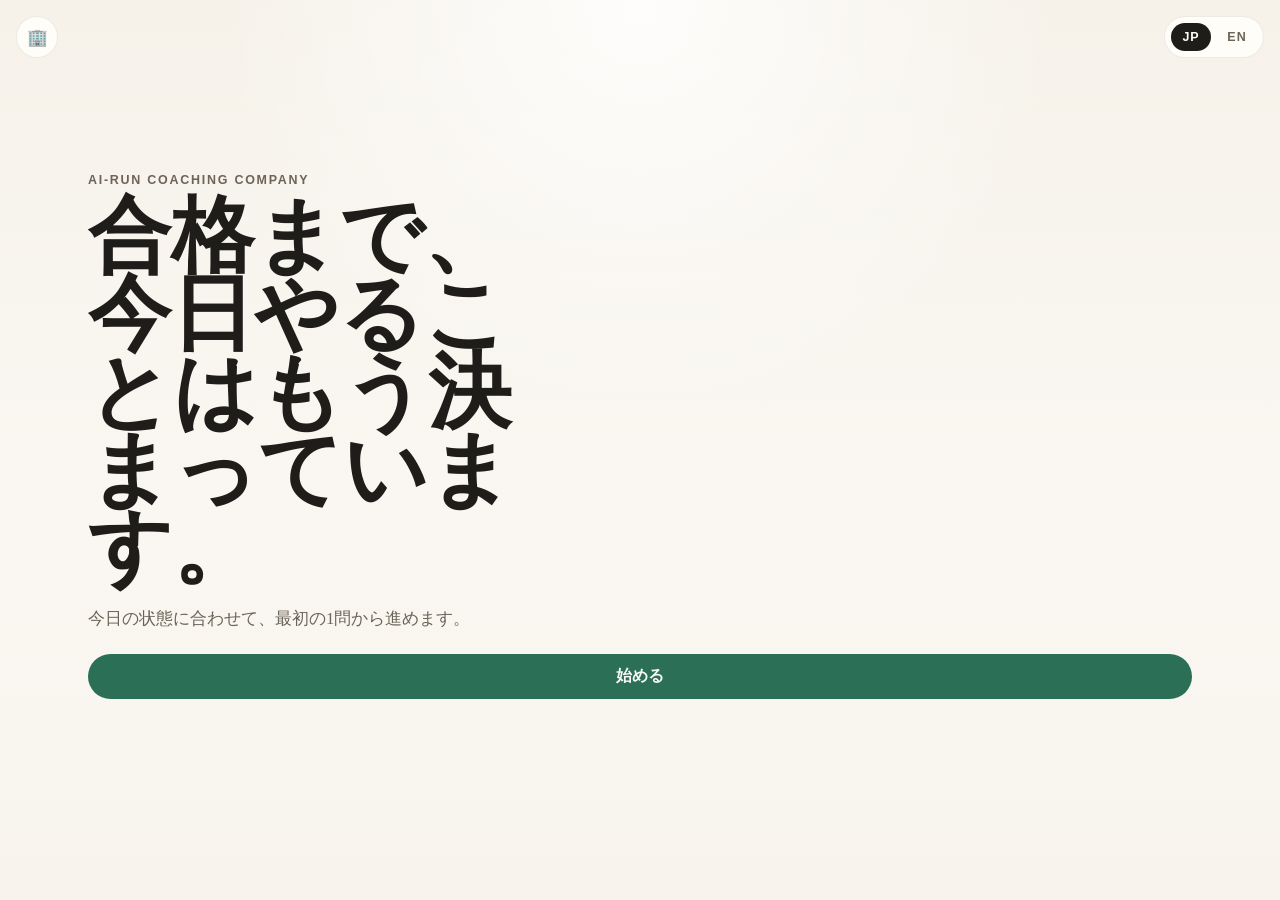
==== commit 042276a1: "Expand company overview screen" ====
--- a/index.html
+++ b/index.html
@@ -9,7 +9,7 @@
   <body>
     <main class="page-shell page-shell--slide">
       <section class="hero hero--slide">
-        <a id="adminLink" class="admin-link" href="./company-view.html" aria-label="Admin">⌁</a>
+        <a id="adminLink" class="admin-link" href="./company-view.html" aria-label="Admin">🏢</a>
         <p class="eyebrow">AI-run coaching company</p>
         <h1 id="topTitle">合格まで、今日やることはもう決まっています。</h1>
         <p id="topCopy" class="hero-copy">今日の状態に合わせて、最初の1問から進めます。</p>
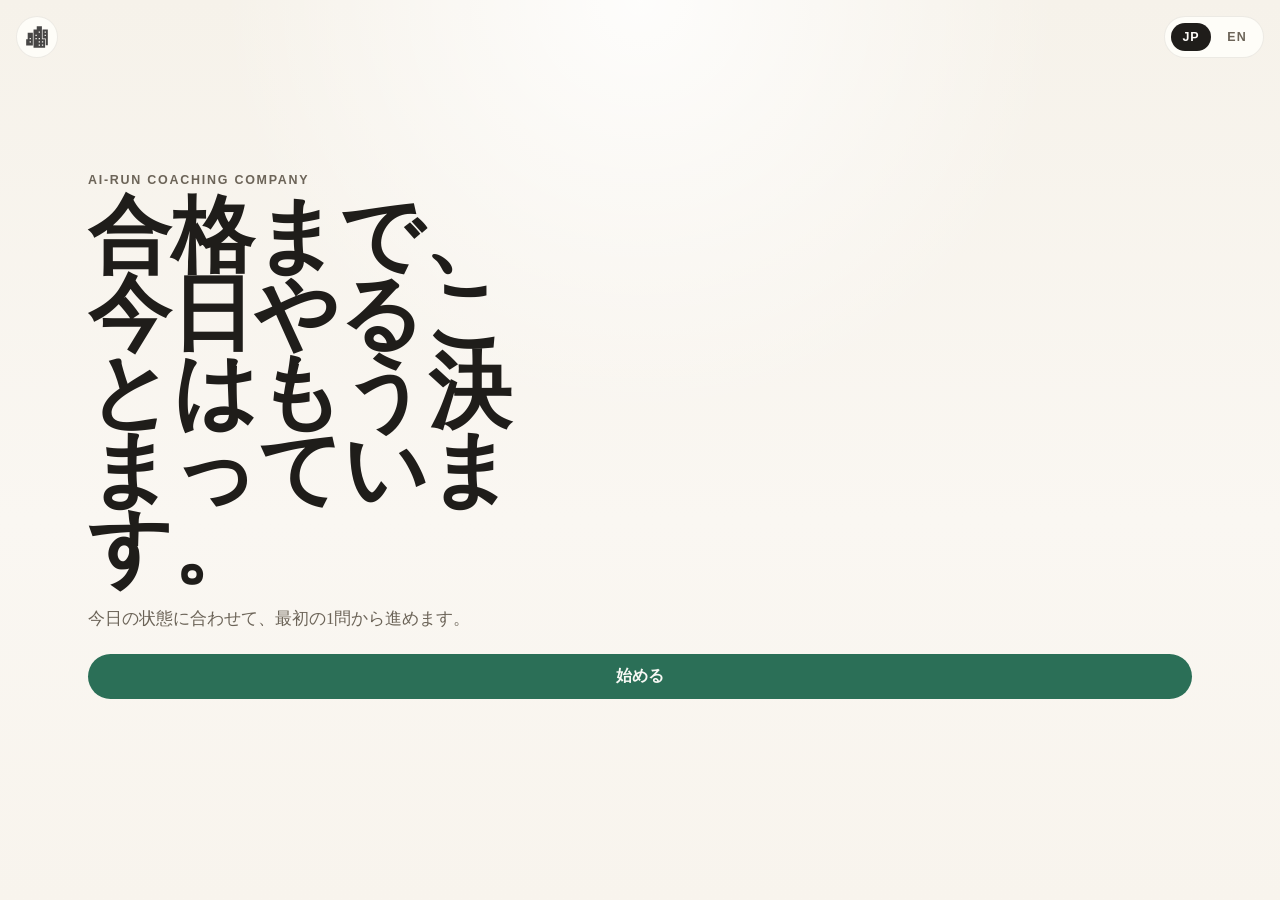
==== commit e44169b7: "Add company branding assets" ====
--- a/index.html
+++ b/index.html
@@ -4,12 +4,20 @@
     <meta charset="UTF-8" />
     <meta name="viewport" content="width=device-width, initial-scale=1.0" />
     <title>Coaching Company</title>
+    <link rel="icon" type="image/svg+xml" href="./urban-building-company-city-apartment-svgrepo-com.svg" />
     <link rel="stylesheet" href="./styles.css" />
   </head>
   <body>
     <main class="page-shell page-shell--slide">
       <section class="hero hero--slide">
-        <a id="adminLink" class="admin-link" href="./company-view.html" aria-label="Admin">🏢</a>
+        <a id="adminLink" class="admin-link" href="./company-view.html" aria-label="Admin">
+          <img
+            src="./urban-building-company-city-apartment-svgrepo-com.svg"
+            alt=""
+            class="admin-link__icon"
+            aria-hidden="true"
+          />
+        </a>
         <p class="eyebrow">AI-run coaching company</p>
         <h1 id="topTitle">合格まで、今日やることはもう決まっています。</h1>
         <p id="topCopy" class="hero-copy">今日の状態に合わせて、最初の1問から進めます。</p>
--- a/styles.css
+++ b/styles.css
@@ -28,6 +28,12 @@
     linear-gradient(180deg, #f6f2ea 0%, var(--bg) 58%, #f8f4ed 100%);
   color: var(--ink);
   font-family: Georgia, "Times New Roman", serif;
+}
+
+body.body--company {
+  background:
+    radial-gradient(circle at top, rgba(252, 253, 255, 0.96), transparent 42%),
+    linear-gradient(180deg, #ffffff 0%, #fbfcfd 62%, #f5f7fa 100%);
 }
 
 .page-shell {
@@ -67,14 +73,22 @@
   backdrop-filter: blur(10px);
   color: var(--muted);
   text-decoration: none;
-  font-family: "Helvetica Neue", Arial, sans-serif;
-  font-size: 1.05rem;
-  font-weight: 700;
 }
 
 .admin-link:hover {
   color: var(--ink);
   border-color: rgba(108, 100, 88, 0.24);
+}
+
+.admin-link__icon {
+  width: 22px;
+  height: 22px;
+  display: block;
+  opacity: 0.72;
+}
+
+.admin-link:hover .admin-link__icon {
+  opacity: 0.96;
 }
 
 .lang-toggle__link {
@@ -741,6 +755,10 @@
   align-content: start;
 }
 
+.company-view--ops {
+  width: min(980px, 100%);
+}
+
 .company-view__intro {
   margin: 0;
   color: var(--muted);
@@ -748,10 +766,250 @@
   max-width: 60ch;
 }
 
-.company-view__grid {
+.company-now {
+  display: grid;
+  gap: 8px;
+  padding: 16px 18px;
+  border-radius: 18px;
+  background: linear-gradient(135deg, rgba(43, 111, 87, 0.08), rgba(43, 111, 87, 0.02));
+  border: 1px solid rgba(43, 111, 87, 0.16);
+}
+
+.company-now__label,
+.company-now__body {
+  margin: 0;
+}
+
+.company-now__label {
+  color: var(--accent);
+  font-family: "Helvetica Neue", Arial, sans-serif;
+  font-size: 0.76rem;
+  font-weight: 800;
+  letter-spacing: 0.12em;
+  text-transform: uppercase;
+}
+
+.company-now__body {
+  font-size: 1.02rem;
+  line-height: 1.65;
+  font-weight: 700;
+}
+
+.company-ops {
+  display: grid;
+  gap: 18px;
+}
+
+.company-summary-strip {
+  display: flex;
+  gap: 10px;
+  flex-wrap: wrap;
+}
+
+.company-summary-chip {
+  padding: 9px 12px;
+  border-radius: 999px;
+  background: #f7f2e8;
+  color: var(--muted);
+  font-family: "Helvetica Neue", Arial, sans-serif;
+  font-size: 0.8rem;
+  font-weight: 700;
+}
+
+.company-summary-chip strong {
+  color: var(--ink);
+}
+
+.company-grid {
+  display: grid;
+  grid-template-columns: minmax(0, 1.5fr) minmax(280px, 1fr);
+  gap: 18px;
+  align-items: start;
+}
+
+.company-column {
+  display: grid;
+  gap: 18px;
+}
+
+.company-overview,
+.company-decisions {
   display: grid;
   grid-template-columns: repeat(2, minmax(0, 1fr));
-  gap: 18px;
+  gap: 14px;
+}
+
+.company-trend {
+  display: grid;
+  gap: 10px;
+  padding-top: 10px;
+}
+
+.company-trend__label {
+  margin: 0;
+  color: var(--muted);
+  font-family: "Helvetica Neue", Arial, sans-serif;
+  font-size: 0.78rem;
+  font-weight: 700;
+  letter-spacing: 0.08em;
+  text-transform: uppercase;
+}
+
+.company-trend__list {
+  display: flex;
+  gap: 10px;
+  flex-wrap: wrap;
+}
+
+.company-trend__list span {
+  padding: 8px 12px;
+  border-radius: 999px;
+  background: #f7f2e8;
+  font-family: "Helvetica Neue", Arial, sans-serif;
+  font-size: 0.82rem;
+  font-weight: 700;
+}
+
+.command-map {
+  display: grid;
+  gap: 16px;
+}
+
+.command-map__top {
+  display: grid;
+  grid-template-columns: minmax(220px, 0.8fr) minmax(0, 1fr);
+  gap: 14px;
+  align-items: start;
+}
+
+.command-map__spine {
+  width: 2px;
+  height: 32px;
+  margin: -4px auto 0;
+  background: linear-gradient(180deg, rgba(43, 111, 87, 0.4), rgba(43, 111, 87, 0));
+}
+
+.command-map__branches {
+  display: grid;
+  grid-template-columns: repeat(3, minmax(0, 1fr));
+  gap: 14px;
+}
+
+.command-node {
+  padding: 18px;
+  border-radius: 18px;
+  border: 1px solid var(--line);
+  background: #fffefb;
+  display: grid;
+  gap: 8px;
+}
+
+.command-node--ceo {
+  background: #edf4ef;
+  border-color: rgba(43, 111, 87, 0.18);
+}
+
+.command-node--queue {
+  background: #f7f2e8;
+}
+
+.command-node__label,
+.command-node__value,
+.command-node__meta {
+  margin: 0;
+}
+
+.command-node__label {
+  color: var(--muted);
+  font-family: "Helvetica Neue", Arial, sans-serif;
+  font-size: 0.76rem;
+  font-weight: 700;
+  letter-spacing: 0.08em;
+  text-transform: uppercase;
+}
+
+.command-node__value {
+  font-size: 1.05rem;
+  font-weight: 700;
+  line-height: 1.45;
+}
+
+.command-node__meta {
+  color: var(--muted);
+  line-height: 1.55;
+}
+
+.command-node--ceo .command-node__value {
+  font-size: 1.15rem;
+}
+
+.command-node__badge {
+  justify-self: start;
+  padding: 7px 10px;
+  border-radius: 999px;
+  background: #f3efe6;
+  color: var(--muted);
+  font-family: "Helvetica Neue", Arial, sans-serif;
+  font-size: 0.76rem;
+  font-weight: 700;
+}
+
+.command-node__badge[data-state="companyCoachApplied"] {
+  background: #e7f3eb;
+  color: var(--accent);
+}
+
+.command-node__badge[data-state="companyCoachMonitoring"] {
+  background: #f7f2e8;
+  color: #876120;
+}
+
+.command-node__badge[data-state="companyCoachWaiting"] {
+  background: #efede8;
+  color: var(--muted);
+}
+
+.command-node__badge[data-state="companyCoachEscalated"] {
+  background: #f8e8e1;
+  color: var(--warning);
+}
+
+.company-panel--command {
+  min-height: 100%;
+}
+
+.company-transmission {
+  display: grid;
+  grid-template-columns: repeat(3, minmax(0, 1fr));
+  gap: 14px;
+}
+
+.company-transmission__card {
+  padding: 18px;
+  border-radius: 16px;
+  background: #f7f2e8;
+  display: grid;
+  gap: 8px;
+}
+
+.company-transmission__label,
+.company-transmission__value {
+  margin: 0;
+}
+
+.company-transmission__label {
+  color: var(--muted);
+  font-family: "Helvetica Neue", Arial, sans-serif;
+  font-size: 0.76rem;
+  font-weight: 700;
+  letter-spacing: 0.08em;
+  text-transform: uppercase;
+}
+
+.company-transmission__value {
+  font-size: 1.02rem;
+  line-height: 1.6;
+  font-weight: 700;
 }
 
 .company-panel {
@@ -763,6 +1021,14 @@
   gap: 14px;
 }
 
+.company-panel--wide {
+  width: 100%;
+}
+
+.company-panel--subtle {
+  background: rgba(255, 254, 250, 0.72);
+}
+
 .company-panel__title {
   margin: 0;
   font-size: 1.2rem;
@@ -792,6 +1058,17 @@
 .company-panel__row dd {
   margin: 0;
   line-height: 1.7;
+}
+
+.company-review-actions {
+  display: flex;
+  gap: 10px;
+  flex-wrap: wrap;
+}
+
+.company-review-actions .session-button[disabled] {
+  opacity: 0.48;
+  cursor: default;
 }
 
 .company-view__actions {
@@ -800,8 +1077,69 @@
   flex-wrap: wrap;
 }
 
+.company-metric {
+  padding: 16px;
+  border-radius: 14px;
+  background: #f7f2e8;
+}
+
+.company-metric--health {
+  background: #edf4ef;
+  border: 1px solid rgba(43, 111, 87, 0.16);
+}
+
+.company-metric--health .company-metric__value {
+  color: var(--accent);
+}
+
+.company-metric__label {
+  margin: 0 0 8px;
+  color: var(--muted);
+  font-family: "Helvetica Neue", Arial, sans-serif;
+  font-size: 0.76rem;
+  font-weight: 700;
+  letter-spacing: 0.08em;
+  text-transform: uppercase;
+}
+
+.company-metric__value {
+  margin: 0;
+  font-size: 1.08rem;
+  line-height: 1.55;
+}
+
+.company-decision-pill {
+  padding: 16px;
+  border-radius: 16px;
+  background: #f7f2e8;
+}
+
+.company-decision-pill__label,
+.company-decision-pill__value {
+  margin: 0;
+}
+
+.company-decision-pill__label {
+  color: var(--muted);
+  font-family: "Helvetica Neue", Arial, sans-serif;
+  font-size: 0.76rem;
+  font-weight: 700;
+  letter-spacing: 0.08em;
+}
+
+.company-decision-pill__value {
+  margin-top: 8px;
+  font-size: 1.2rem;
+  font-weight: 700;
+}
+
 @media (max-width: 760px) {
-  .company-view__grid {
+  .company-grid,
+  .command-map__top,
+  .company-overview,
+  .company-decisions,
+  .command-map__branches,
+  .company-transmission {
     grid-template-columns: 1fr;
   }
 }
